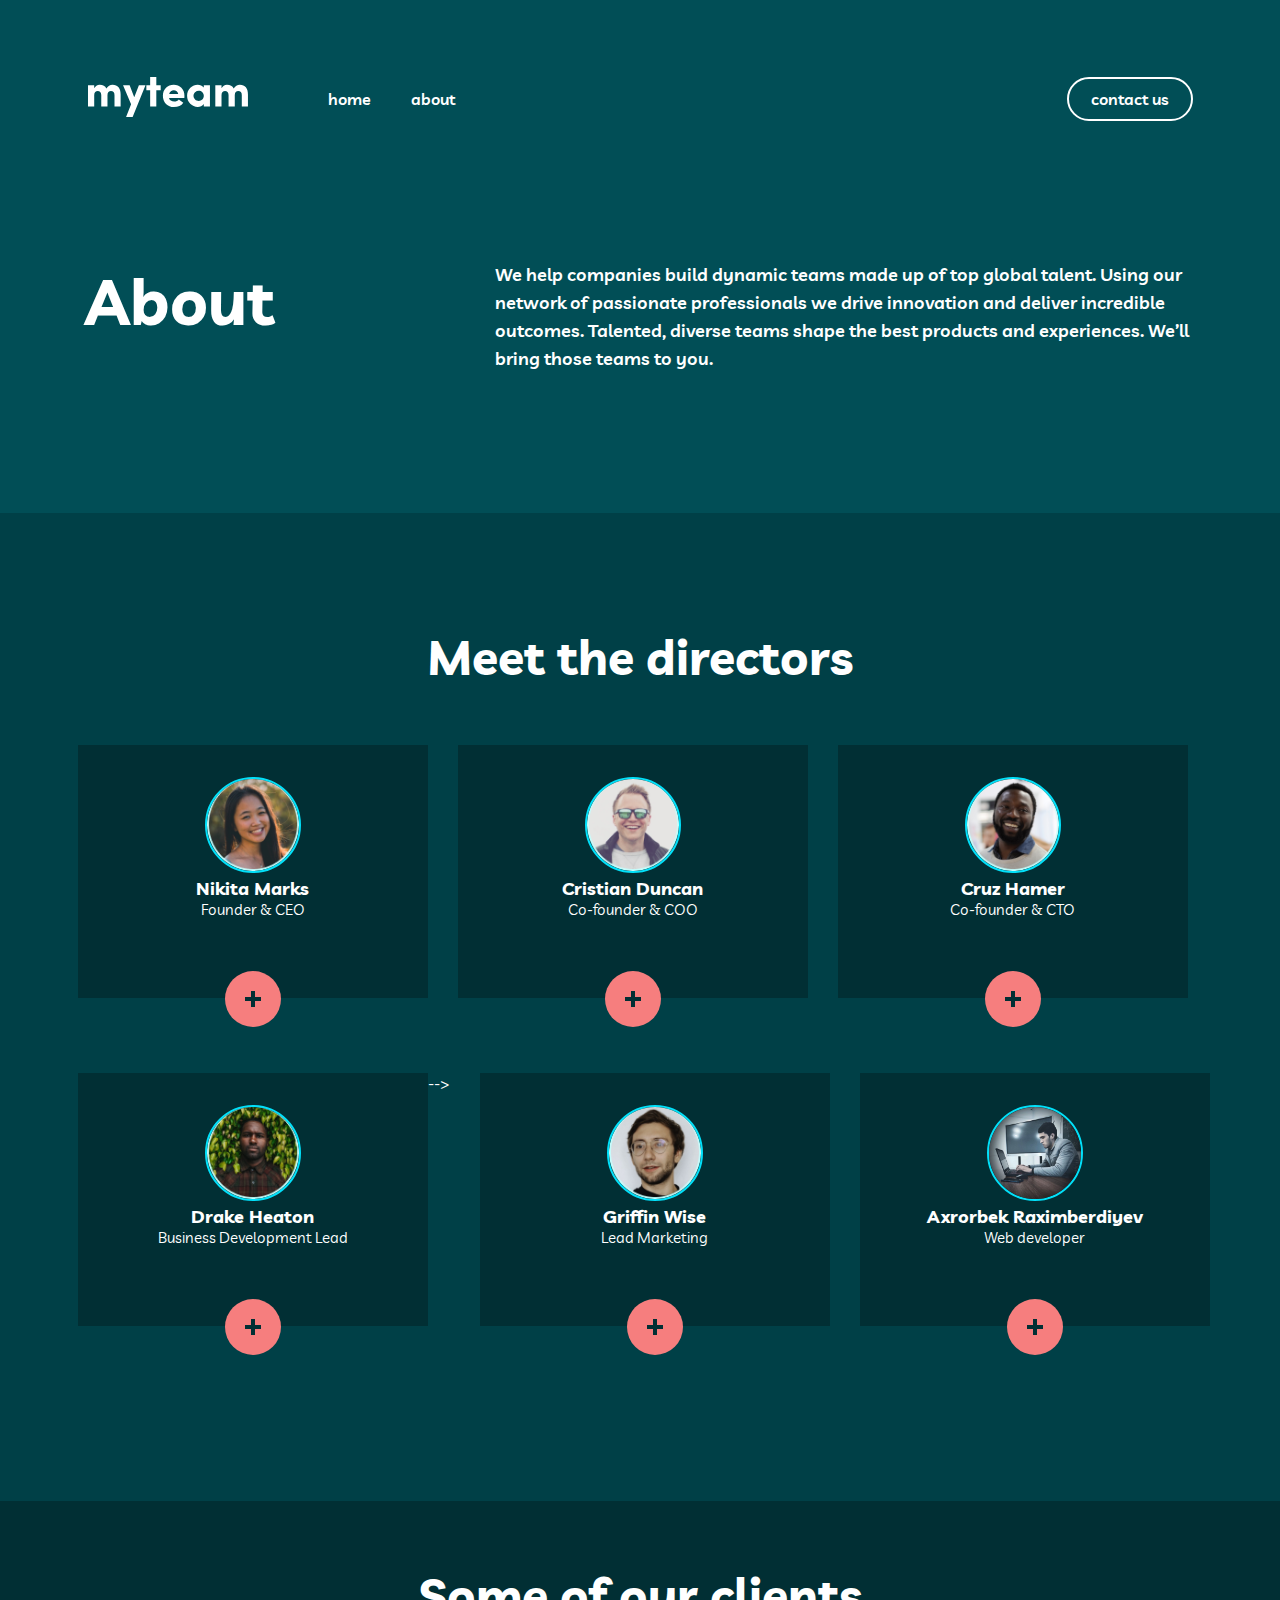
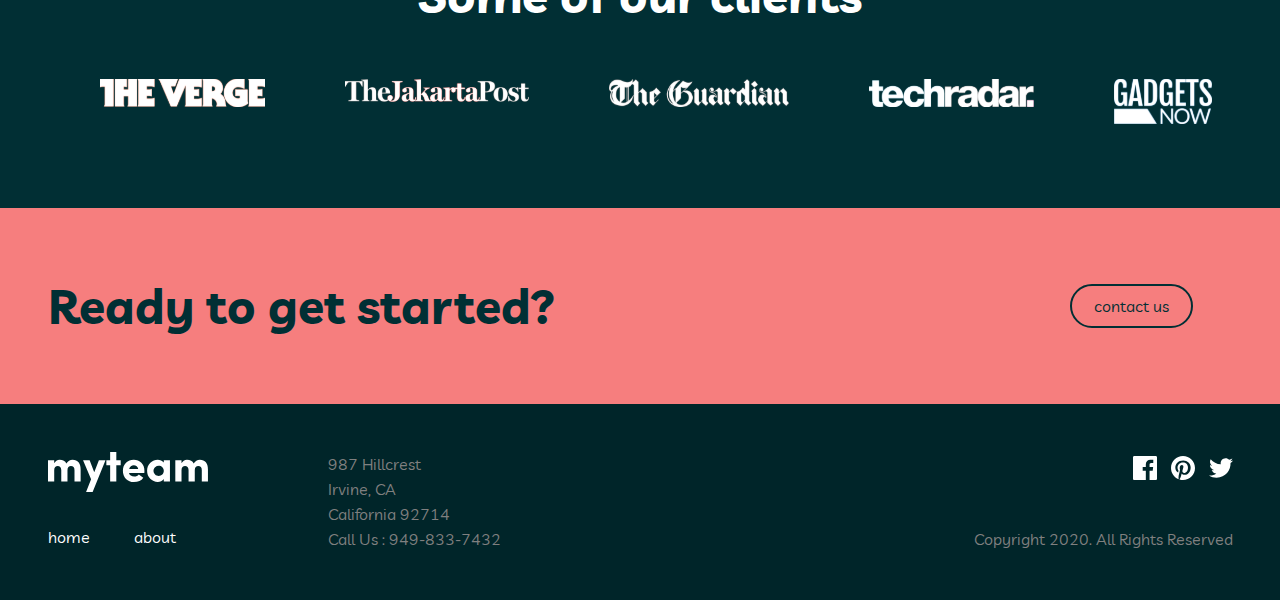
==== about.html @ fa48afcf "about-page-add" ====
<!DOCTYPE html>
<html lang="en">
    <head>
        <meta charset="UTF-8">
        <meta http-equiv="X-UA-Compatible" content="IE=edge">
        <meta name="viewport" content="width=device-width, initial-scale=1.0">
        <title>About</title>

            <!-- styles -->
        <link rel="stylesheet" href="./css/design.css">

        <!-- google fonts -->
        <link rel="preconnect" href="https://fonts.googleapis.com">
        <link rel="preconnect" href="https://fonts.gstatic.com" crossorigin>
        <link href="https://fonts.googleapis.com/css2?family=Livvic:wght@600;700&display=swap" rel="stylesheet">
    </head>

    <body>
        <main>

            <header class="first">
                <div class="divfath1 container">

                    <nav class="nav1">
                        <ul class="ul1">
                            <li class="li1">
                                <img src="./images/myteam.svg" alt="myteamlogo" class="img01" width="160" height="40">
                            </li>

                            <li class="li1">
                                <a href="index.html" class="a1">home</a>
                            </li>

                            <li class="li1">
                                <a href="#" class="a1">about</a>
                            </li>
                        </ul>
                    </nav>

                    <div class="div-span link">
                        <a href="#" class="a2 a0">contact us</a>

                        <button class="btn1">
                            <img src="./images/hamburger.svg" alt="hamburgbutton" class="logo1" height="20px" width="20px">
                        </button>
                    </div>

                </div>
            </header>
            <!-- HEADER SECTION FINISHED -->

            <section class="sec1">
                <div class="divfath2 container">

                    <div class="div1">
                        <h2 class="h21">About</h2>

                        <div class="div2">                         
                            <p class="p1">We help companies build dynamic teams made up of top global talent. Using our network of passionate professionals we drive innovation and deliver incredible outcomes. Talented, diverse teams shape the best products and experiences. We’ll bring those teams to you.</p>
                        </div>

                    </div>

                </div>
            </section>
            <!-- FIRST SECTION FINISHED -->

             <section class="sec2">
                <div class="divfath3 container">

                    <div class="div3">
                        <h2 class="h22">Meet the directors</h2>
                        <ul class="ul2">
                            <li class="li2">
                                <div class="div4">
                                    <img src="./images/developer1.png" alt="developer-img" class="img-logo" width="96" height="96">
                                    <div class="div-inside1">
                                        <h3 class="h31">Nikita Marks</h3>
                                        <p class="p2">Founder & CEO</p>
                                    </div>
                                </div>
                                <img src="./images/plus-logo.svg" alt="plus-logo" class="img-logo-plus" width="56" height="56">
                            </li>
                            <!-- === -->

                             <li class="li2">
                                <div class="div4">
                                    <img src="./images/developer2.png" alt="developer-img" class="img-logo" width="96" height="96">
                                    <div class="div-inside1">
                                        <h3 class="h31">Cristian Duncan</h3>
                                        <p class="p2">Co-founder & COO</p>
                                    </div>
                                </div>
                                <img src="./images/plus-logo.svg" alt="plus-logo" class="img-logo-plus" width="56" height="56">
                            </li>
                            <!-- === -->

                             <li class="li2">
                                <div class="div4">
                                    <img src="./images/developer3.png" alt="developer-img" class="img-logo" width="96" height="96">
                                    <div class="div-inside1">
                                        <h3 class="h31">Cruz Hamer</h3>
                                        <p class="p2">Co-founder & CTO</p>
                                    </div>     
                                </div>
                                <img src="./images/plus-logo.svg" alt="plus-logo" class="img-logo-plus" width="56" height="56">
                            </li>
                            <!-- === -->

                            <li class="li2 li0">
                                <div class="div4">
                                    <img src="./images/developer4.png" alt="developer-img" class="img-logo" width="96" height="96">
                                    <div class="div-inside1">
                                        <h3 class="h31">Drake Heaton</h3>
                                        <p class="p2">Business Development Lead</p>
                                    </div>      
                                </div>
                                <img src="./images/plus-logo.svg" alt="plus-logo" class="img-logo-plus" width="56" height="56">
                            </li>  -->
                            <!-- === -->

                             <li class="li2">
                                <div class="div4">
                                    <img src="./images/developer5.png" alt="developer-img" class="img-logo" width="96" height="96">
                                    <div class="div-inside1">
                                        <h3 class="h31">Griffin Wise</h3>
                                        <p class="p2">Lead Marketing</p>
                                    </div>
                                </div>
                                <img src="./images/plus-logo.svg" alt="plus-logo" class="img-logo-plus" width="56" height="56">
                            </li> 
                            <!-- === -->

                            <li class="li2">
                                <div class="div4">
                                    <img src="./images/my-teacher.jpeg" alt="developer-img" class="img-logo" width="96" height="96">
                                    <div class="div-inside1">
                                        <h3 class="h31">Axrorbek Raximberdiyev</h3>
                                        <p class="p2">Web developer</p>
                                    </div>
                                </div>
                                <img src="./images/plus-logo.svg" alt="plus-logo" class="img-logo-plus" width="56" height="56">
                            </li>
                        </ul> 

                    </div> 

                </div>
            </section>
            <!-- SECOND SECTION FINISHED -->

             <section class="sec3">
                <div class="divfath4 container">

                    <div class="divFive">
                        <h2 class="h23">Some of our clients</h2>

                        <ul class="ul3">
                            <li class="li3">
                                <img src="./images/shrift1.svg" alt="font-logo" class="img-logo-font" width="165" height="28">
                            </li>

                            <li class="li3">
                                <img src="./images/shrift2.svg" alt="font-logo" class="img-logo-font" width="184" height="23">
                            </li>

                            <li class="li3">
                                <img src="./images/shrift3.svg" alt="font-logo" class="img-logo-font" width="180" height="28">
                            </li>

                            <li class="li3">
                                <img src="./images/shrift4.svg" alt="font-logo" class="img-logo-font" width="165" height="28">
                            </li>

                            <li class="li3">
                                <img src="./images/shrift5.svg" alt="font-logo" class="img-logo-font" width="98" height="45">
                            </li>
                        </ul>

                    </div>

                </div>
            </section> 
            <!-- THIRD SECTION FINISHED -->

             <section class="sec4">
                <div class="divfath5 container">

                    <div class="div6">
                        <h2 class="h24">Ready to get started?</h2>
                        <a href="#" class="a-2 a0">contact us</a>
                    </div>

                </div>
            </section> 
            <!-- LAST SECTION FINISHED -->

            <footer class="last-sec">
                <div class="divfath6 container">

                    <div class="div7">

                        <div class="div-inside-contain">
                            <div class="div-inside2">
                                <img src="./images/myteam.svg" alt="myteam-logo" class="footer-logo" width="160" height="40">
                        
                                    <div class="div-links">
                                        <a href="#" class="a3">home</a>
                                        <a href="#"class="a3">about<a>
                                    </div>        
                            </div>

                            <!-- === -->

                             <div class="div-inside3">
                                <p class="p3">987  Hillcrest</p>
                                <p class="p3">Irvine, CA</p>
                                <p class="p3">California 92714</p>
                                <p class="p3">Call Us : 949-833-7432</p>
                            </div>
                        </div>

                        <!-- === -->

                        <div class="div-inside4">
                            <div class="div-inside5">
                                <img src="./images/Path.svg" alt="app-links" class="app-link" width="24" height="24">
                                <img src="./images/Path (1).svg" alt="app-links" class="app-link" width="24" height="24">
                                <img src="./images/Path (2).svg" alt="app-links" class="app-link" width="24" height="24">
                            </div>

                            <p class="p4">Copyright 2020. All Rights Reserved</p>
                        </div>

                    </div>

                </div>
            </footer> 
        </main>
    </body>
</html>
---- css/design.css ----
*{
    margin: 0;
    padding: 0;
    box-sizing: border-box;
}

body{
    font-family: "Livvic", sans-serif;
    color: white;
    background-color: #014E56;
}

.container{
    margin-left: auto;
    margin-right: auto;
    width: 100%;
    max-width: 1225px;
    padding-left: 20px;
    padding-right: 20px;
}

.divfath1{
    display: flex;
    justify-content: space-between;
    align-items: center;
    padding-top: 77px;
    padding-bottom: 140px;
}

.ul1{
    display: flex;
    align-items: center;
    list-style: none;
}

.li1{
    margin-left: 40px;
}

.img01{
    width: 160px;
    height: 40px;
    margin-right: 40px;
}

.a1{
    text-decoration: none;
    color: white;
    font-weight: 600;
    font-size: 16px;
    transition: 0.5s;
}

.a1:hover{
    filter: drop-shadow(5px 0px 7px #79C8c7);
    opacity: 0.9;
}

.a1:active{
    color: #012F34;
    transition: 0.3;
}

.a1:focus{
    border-bottom: 2px solid #012F34;
}

.a2{
    text-decoration: none;
    color: white;
    font-weight: 600;
    font-size: 16px;
    position: relative;
}

.a0{
    border: 2px solid white;
    border-radius: 28px;
    padding: 10px 22px 10px 22px;
    margin-right: 40px;
}

.a0:hover{
    color: #02e2fb;
    border-color: #02e0f9;
    filter: drop-shadow(0px 0px 12px #fff);
}

.a0:focus{
    background-color: #fff;
    border-color: #fff;
    color: black;
}

.btn1{
    display: none;
}

@media only screen and (max-width: 570px){  

    .divfath1{
        padding-top: 46px;
        padding-bottom: 80px;
    }

    .a1{
        display: none;
    }

    .a2{
        display: none;
    }
    
    .btn1{
        display: block;
        border: none;
        background: transparent;
        margin-left: auto;
    }

    .logo1{
        color: white;
        width: 20px;
        height: 20px;
    }

    .img01{
        width: 128px;
        height: 32px;
    }
}
/* =============================== */

.divfath2{
    width: 100%;
    max-width: 1150px;
    padding-bottom: 120px;
}

.div1{
    display: flex;
    align-items: flex-start;
    justify-content: space-between;
}

.h21{
    font-weight: 700;
    font-size: 64px;
    width: 350px;
}

.p1{
    font-size: 18px;
    font-weight: 600; 
    width: 700px;
    line-height: 28px;
    padding-bottom: 20px;
}

@media only screen and (max-width:570px){
    
    .div1{
        display: flex;
        flex-direction: column;
        align-items: center;
        justify-content: center;
        text-align: center;
    }
    
    .h21{
        font-size: 40px;
        width: 327px;
        font-weight: 700;
        padding-bottom: 16px;
    }
    
    .p1{ 
        width: 327px;
        padding-bottom: 20px;
        font-weight: 600;
        font-size: 15px;
        line-height: 28px;
    }

}
/* ============================ */

.sec2{
    background-color: #004047;
    padding: 120px 0 100px 0;
}

.divfath3{
    width: 100%;
    max-width: 1225px;
}

.h22{
    font-weight: 700;
    font-size: 48px;
    line-height: 48px;
    text-align: center;
    padding-bottom: 64px;
}

.ul2{
    display: flex;
    flex-wrap: wrap;
    list-style: none;
}

.li2{
    background-color: #012F34;
    margin-left: 30px;
    margin-bottom: 75px;
    text-align: center;
    width: 350px;
    height: 253px;
    padding-top: 32px;
}

.img-logo{
    width: 96px;
    height: 96px;
    border-radius: 50%;
    border: 2px solid #02e0f9;
}

.h31{
    font-size: 18px;
}

.p2{
    font-size: 15px;
    padding-bottom: 52px;
}

.img-logo-plus{
    width: 56px;
    height: 56px;
    transition: all 1s ease;
}

.img-logo-plus:hover{
    transform: rotate(360deg);
}

.div4{
    transition: 0.5s;
}

.div4:hover{
    transform: translateY(-10px);
    filter: drop-shadow(0 5px 9px gray);
}

@media only screen and (max-width:570px){
    .sec2{
        background-color: #004047;
        padding: 88px 0 60px 0;
    }
    
    .divfath3{
        width: 100%;
        max-width: 1225px;
    }
    
    .h22{
        font-weight: 700;
        font-size: 37px;
        line-height: 48px;
        text-align: center;
        padding-bottom: 64px;
    }
    
    .ul2{
        display: flex;
        flex-direction: column;
        justify-content: center;
        align-items: center;
        list-style: none;
    }
    
    .li2{
        background-color: #012F34;
        margin-bottom: 46px;
        text-align: center;
        width: 350px;
        height: 253px;
        padding-top: 32px;
        margin-left: auto;
        margin-right: auto;
    }
    
}
/* ============================== */


.sec3{
    background-color: #012F34;
}

.divfath4{
    padding-top: 70px;
    padding-bottom: 80px;
    width: 1005;
    max-width: 1310px;
}

.ul3{
    display: flex;
    list-style: none;
}

.li3{
    margin-left: 80px;
}

.h23{
    font-weight: 700;
    font-size: 48px;
    line-height: 48px;
    text-align: center;
    padding-bottom: 60px;
}

@media only screen and (max-width:570px){

    .divfath4{
        padding-bottom: 40px;
    }

    .ul3{
        display: flex;
        flex-direction: column;
        align-items: center;
        justify-content: center;
        list-style: none;
    }
    
    .li3{
        margin-bottom: 60px;
        margin-left: auto;
        margin-right: auto;
    }
    
    .h23{
        font-size: 32px;
        line-height: 32px;
        font-weight: 700;
        text-align: center;
        padding-bottom: 60px;
    }
}
/* =========================== */


.sec4{
    background-color: #F67E7E;
    padding: 74px 0 74px 0;
}

.div6{
    display: flex;
    justify-content: space-between;
    align-items: center;
}

.h24{
    color: #012F34;
    font-weight: 700;
    font-size: 48px;
    line-height: 48px;
}

.a-2{
    border-color: #012F34;
    color: #012F34;
    text-decoration: none;
}

@media only screen and (max-width:570px){

    .sec4{
        background-color: #F67E7E;
        padding: 84px 0 44px 0;
    }
    
    .div6{
        display: flex;
        flex-direction: column;
        justify-content: center;
        align-items: center;
        text-align: center;
    }
    
    .h24{
        width: 327px;
        color: #012F34;
        font-weight: 700;
        font-size: 32px;
        line-height: 32px;
        padding-bottom: 24px;
    }
    
    .a-2{
        border-color: #012F34;
        color: #012F34;
        text-decoration: none;
        margin-left: auto;
        margin-right: auto;
    }

}
/* ==================== */


.last-sec{
    background-color: #002529;
    padding: 48px 0 48px 0;
}

.div7{
    display: flex;
    justify-content: space-between;
    align-items: center;
}

.footer-logo{
    width: 160px;
    height: 40px;
}

.div-inside-contain{
    display: flex;
}

.div-inside2{
    display: flex;
    flex-direction: column;
    align-items: flex-start;
}

.div-inside3{
    margin-left: 120px;
}

.p3{
    color: gray;
    line-height: 25px;
    font-weight: 400;
}

.p4{
    color: gray;
    padding-top: 45px;
}

.div-inside4{
    text-align: end;
}

.app-link:not(:last-child){
    margin-right: 10px;
}

.app-link{
    width: 24px;
    height: 24px;
}

.div-links{
    padding-top: 35px;
}

.a3{
    text-decoration: none;
    color: white;
}

.a3:not(:first-child){
    margin-left: 40px;
}

@media only screen and (max-width:570px){

    .last-sec{
        background-color: #002529;
        padding: 48px 0 48px 0;
    }
    
    .div7{
        display: flex;
        flex-direction: column;
        justify-content: center;
        align-items: center;
    }
    
    .footer-logo{
        width: 96px;
        height: 24px;
        margin-left: auto;
        margin-right: auto;
    }

    .div-links{
        padding-top: 20px;
        margin-left: auto;
        margin-right: auto;
        padding-bottom: 25px;
    }
    
    .div-inside-contain{
        display: flex;
        flex-direction: column;
        align-items: center;
    }
    
    .div-inside2{
        display: flex;
        flex-direction: column;
        align-items: flex-start;
    }
    
    .div-inside3{
        text-align: center;
        margin-left: auto;
        margin-right: auto;
        padding-bottom: 40px;
    }
    
    .p3{
        color: gray;
        line-height: 25px;
        font-weight: 400;
    }
    
    .p4{
        color: gray;
        padding-top: 16px;
    }
    
    .div-inside4{
        display: flex;
        flex-direction: column;
        justify-content: center;
        align-items: center;
    }

    .a3{
        font-weight: 600;
        font-size: 15px;
        line-height: 25px;
    }

}
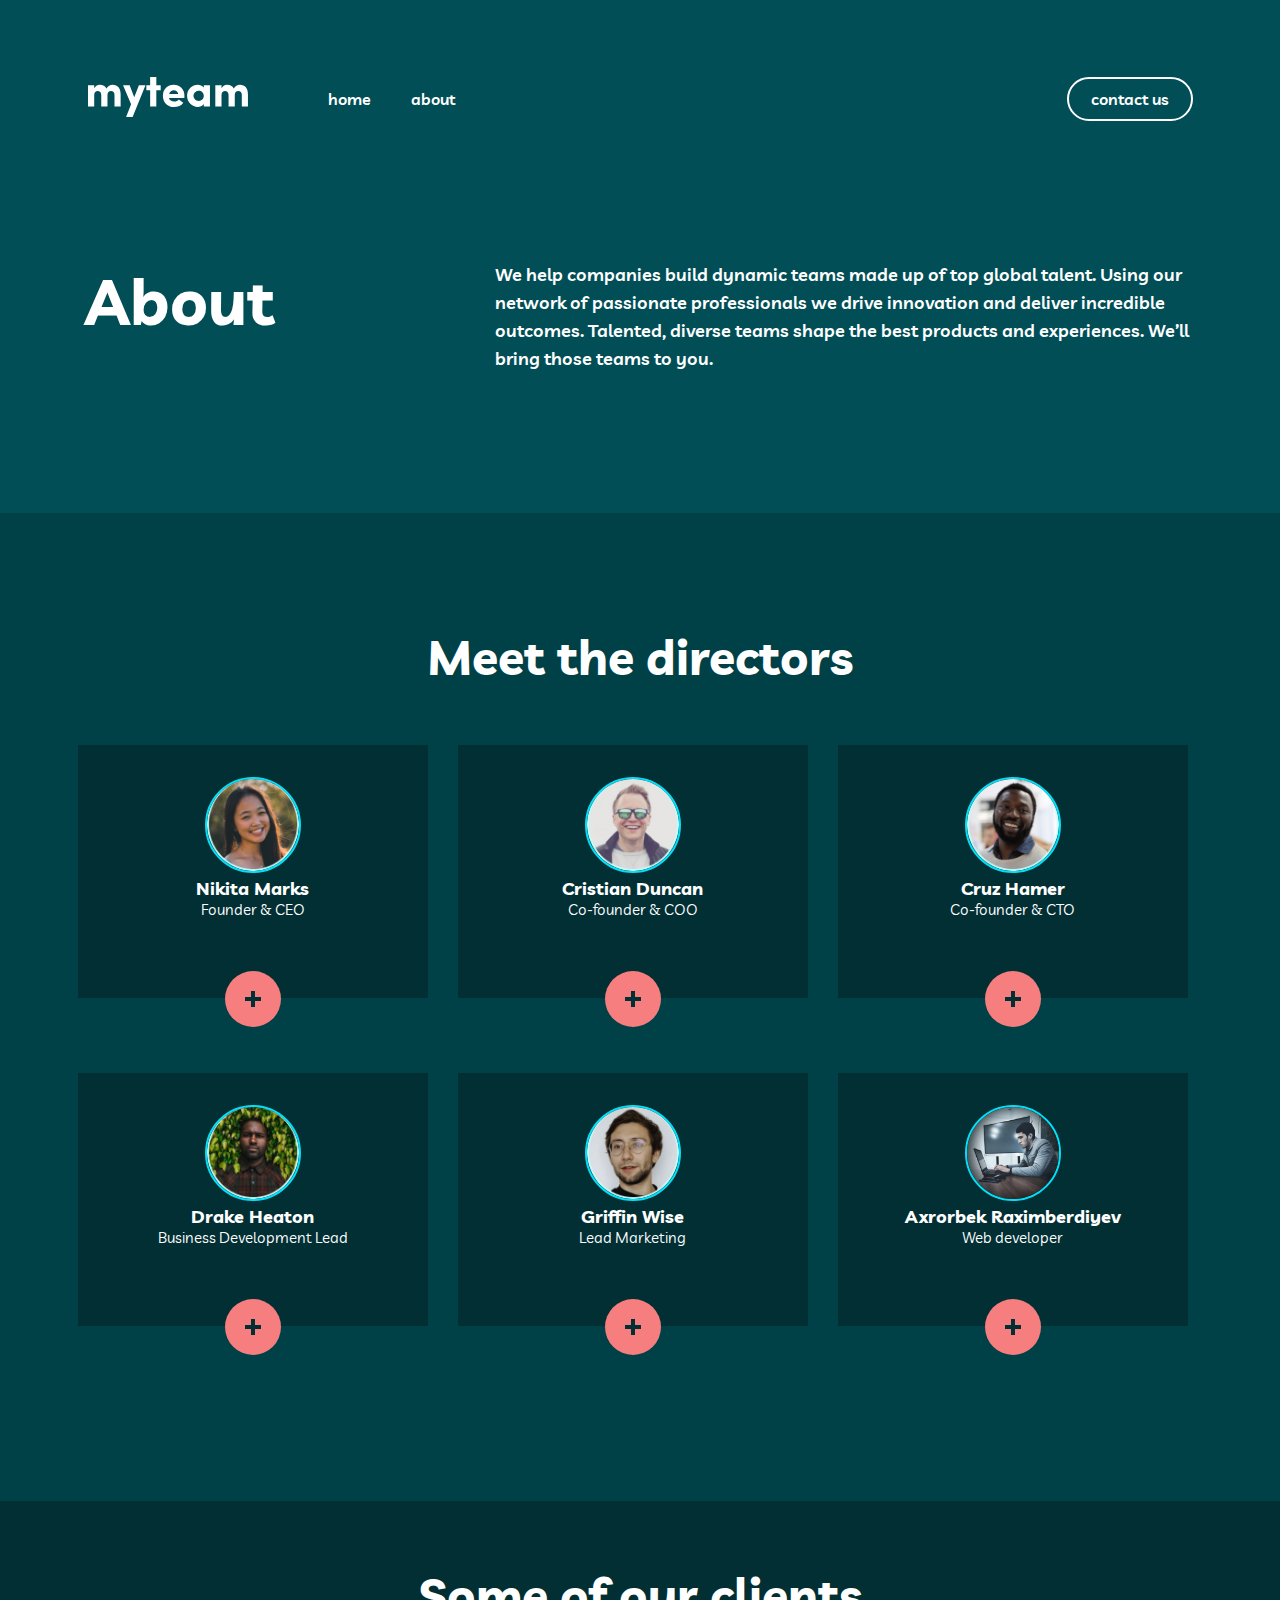
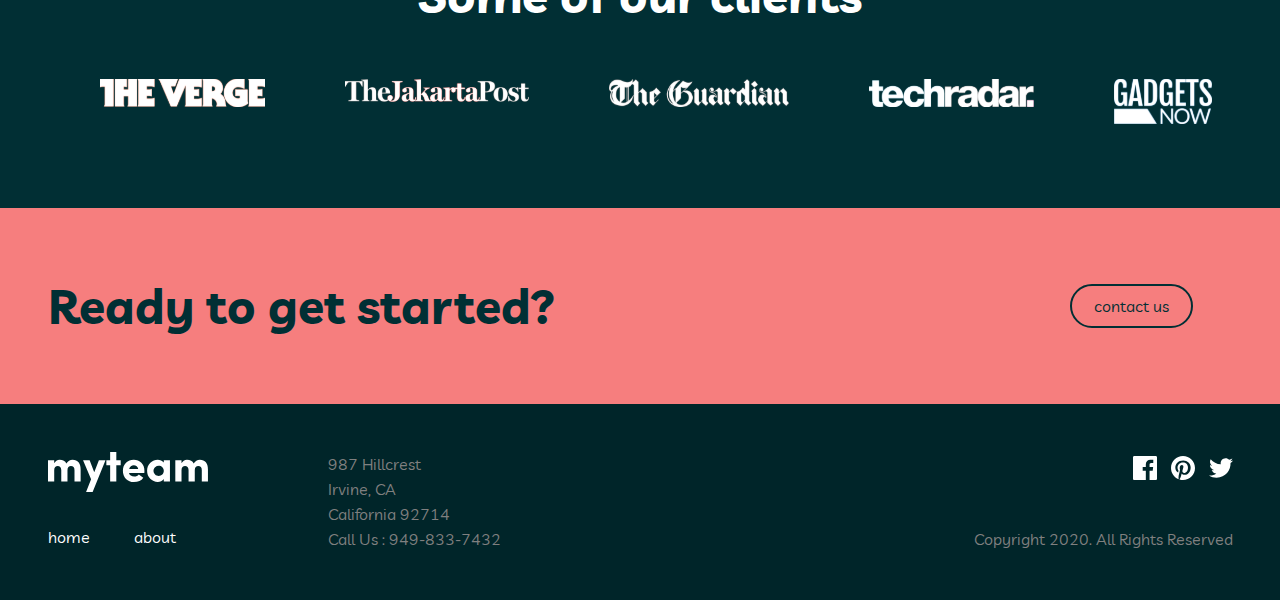
==== commit 688e36da: "remote" ====
--- a/about.html
+++ b/about.html
@@ -116,7 +116,7 @@
                                     </div>      
                                 </div>
                                 <img src="./images/plus-logo.svg" alt="plus-logo" class="img-logo-plus" width="56" height="56">
-                            </li>  -->
+                            </li>
                             <!-- === -->
 
                              <li class="li2">
